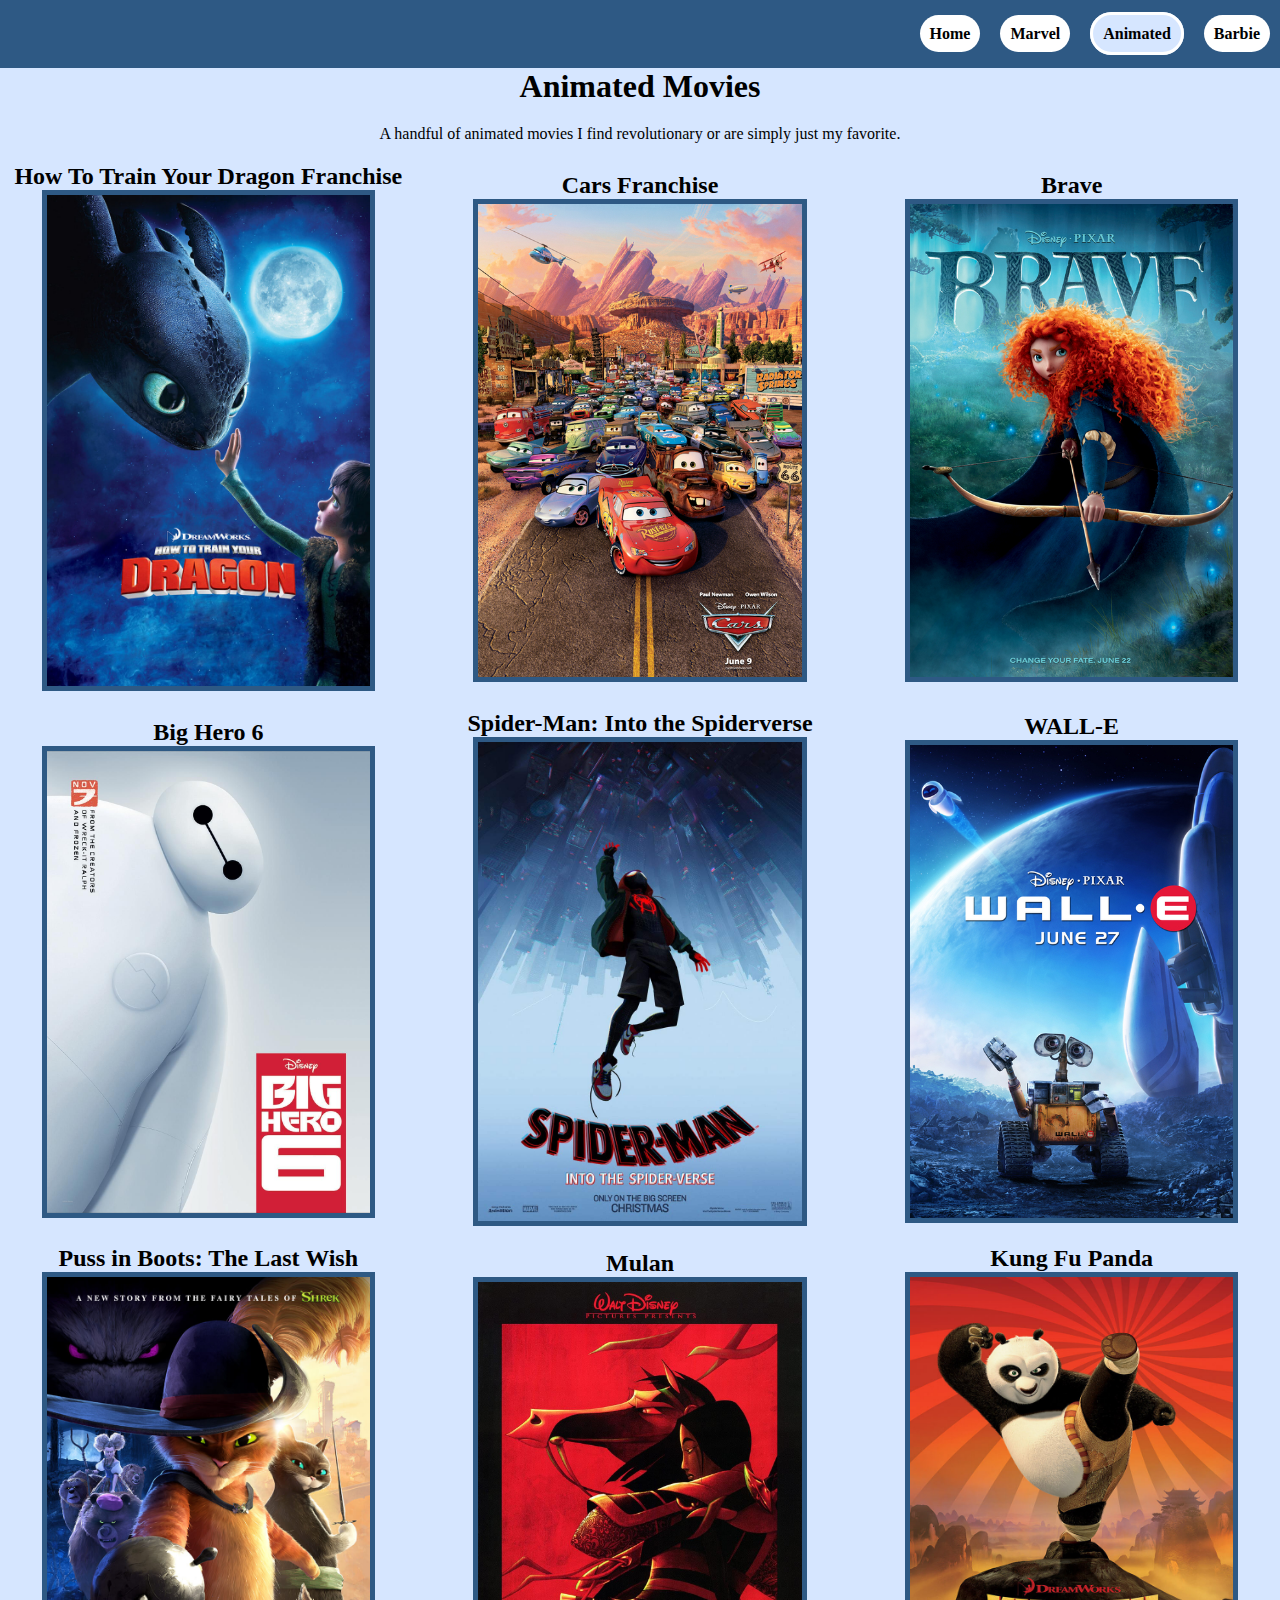
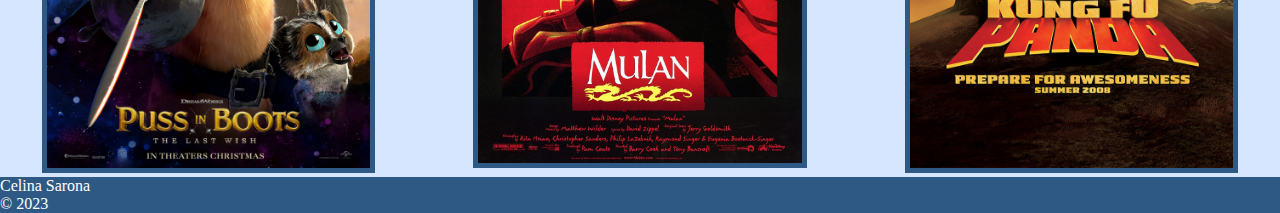
==== animated.html @ 6038451d "Add files via upload" ====
<!DOCTYPE html>
<html lang="en">
<head>
    <meta charset="UTF-8">
    <meta http-equiv="X-UA-Compatible" content="IE=edge">
    <meta name="viewport" content="width=device-width, initial-scale=1.0">
    <link rel="icon" type="image/png" href="images/funky-pink-heart.png" />
    <link rel="stylesheet" type="text/css" href="css/html5reset.css">
    <link rel="stylesheet" type="text/css" href="css/animated.css">
    <title>Document</title>
</head>
<body>
    <div class="skip"><a href="#main">Skip to Main Content</a></div>
    <header>
        <nav>
            <ul>
                <li><a href = "index.html">Home</a></li>
                <li><a href = "marvel.html">Marvel</a> </li>
                <li><a href = "animated.html" class = "active">Animated</a> </li>
                <li><a href = "barbie.html">Barbie</a></li>
            </ul>
        </nav>
    </header>  
    <main id="main">
        <div class="intro">
            <h1>Animated Movies</h1>
            <!-- include check boxes to mark what the person has seen-->
            <p> A handful of animated movies I find revolutionary or are simply just my favorite.</p>
        </div>
        <div class="images">
            <ol>
                <div class="httyd">
                    <h2>How To Train Your Dragon Franchise</h2>
                    <img src="animated/httyd.jpg" alt="hiccup touches the dragon's nose">
                </div>  
                <div class="cars">
                    <h2>Cars Franchise</h2>
                    <img src="animated/cars.jpg" alt="cars gathered around lightning mcqueen on a dirt road">
                </div>
                <div class="brave">
                    <h2>Brave</h2>
                    <img src="animated/brave.jpg" alt="merida is hold a bow and arrow">
                </div>
                <div class="mulan">
                    <h2>Mulan</h2>
                    <img src="animated/mulan.jpg" alt="mulan is posing with a horse">
                </div>
                <div class="boots">
                    <h2>Puss in Boots: The Last Wish</h2>
                    <img src="animated/boots.jpg" alt="puss in boots is pointing a sword in front of him">
                </div>    
                <div class="panda">
                    <h2>Kung Fu Panda</h2>
                    <img src="animated/panda.jpg" alt="panda standing on a rock doing a high kick">
                </div>    
                <div class="spiderman">
                    <h2>Spider-Man: Into the Spiderverse</h2>
                    <img src="animated/spiderman.jpg" alt="spiderman is falling towards the buildings">
                </div>
                <div class="bighero">
                    <h2>Big Hero 6</h2>
                    <img src="animated/big-hero.jpg" alt="baymax is popping his head out from the side">
                </div>
                <div class="walle">
                    <h2>WALL-E</h2>
                    <img src="animated/walle.jpg" alt="walle is on the moon with earth in the background">
                </div>

            </ol>
        </div>
        
    </main>
    <footer>
        <p>Celina Sarona <br/>
          &copy; 2023</p>
    </footer>
    
</body>
</html>
---- css/animated.css ----
*{
    background-color: #D6E6FF;
}
main{
    overflow: hidden;
}
img{
    width:55%;
    border: 5px solid #2E5984;
}
.intro p{
    margin: 20px 0px 20px 0px;
}
.images ol{
    display: grid;
    justify-content: center;
    align-items: center;
    
    gap: 15px;
    text-align: center;
    padding: 0px;
}
.httyd, .cars, .brave, .spiderman,.bighero,.walle.mulan, .boots, .panda {
    grid-column: 1/ span 1;
}
.intro p, h1{
    display: flex;
    justify-content: center;
    text-align: center;
}
h1{
    /* font-size: 32px; */
    font-weight: bold;
}
h2{
    font-size: 24px;
    font-weight: bold;
}
/* style nav */
nav li{
    display:inline;
    padding-right:20px;
    background-color: #2E5984;
    padding: 0px 10px 0px 10px;
  
}
nav ul{
    display: flex;
    background-color: #2E5984;
    justify-content: center;
    align-items: center;
    padding-inline-start: 0px;
}
/* style nav */
nav a{
    color: black;
    font-weight: bold;
    text-decoration: none; 
    background-color: white;
    padding: 10px;
    border-radius: 40px;
}

/* style nav */
nav{
background-color: #2E5984;
padding: 25px 0; 
text-align: left;
}

/* add focus on nav */
a:focus, a:hover {
    background-color: #D6E6FF;
    border: solid 3px white;
    padding: 20px;
}
.active{
    background-color: #D6E6FF;
    border: solid 3px white;
}
.skip a{
    background: white;
    left: 0;
    padding: 6px;
    -webkit-transition: top 1s ease-out;
    transition: top 1s ease-out;
    z-index: 1;
}
.skip a { 
    position: absolute;
    top: -40px;
}
.skip a:focus {
    position: absolute;
    top: 20px;
}
footer{
    background-color: #2E5984;
    color: white;
}
@media screen and (min-width: 600px) {
    .images ol{
        display: grid;
        grid-template-columns: 1fr 1fr;
        justify-content: center;
        align-items: center;
        
        grid-gap: 15px;
        text-align: center;
        padding: 0px;
    }
    .httyd, .cars{
        grid-row: 1/ span 1;
    }
    .cars, .walle, .mulan, .brave{
        grid-column: 2/ span 1;
    }

    .bighero,.walle{
        grid-row: 2/ span 1;
    }
    .mulan, .boots{
    
        grid-row: 3 /span 1;
    }
    .brave, .panda{
        grid-row: 4 / span 1;
    }
    .spiderman{
        grid-row: 5 / span 1;
    }
    h1{
        font-size: 20px;
    }
    nav ul{
        justify-content: flex-start;
    }
    img{
        width:60%;
    }
    

}
@media screen and (min-width: 800px){
    .images ol{
        display: grid;
        grid-template-columns: 1fr 1fr 1fr;
        justify-content: center;
        align-items: center;
        
        grid-gap: 15px;
        text-align: center;
        padding: 0px;
    }
    .httyd, .cars, .brave{
        grid-row: 1/ span 1;
    }
    .brave, .walle, .panda{
        grid-column: 3/ span 1;
    }
    .cars, .spiderman, .mulan{
        grid-column: 2/ span 1;
    }
    .spiderman,.bighero,.walle{
        grid-row: 2/ span 1;
    }
    .mulan, .boots, .panda{
        grid-row: 3 /span 1;
    }
    nav ul{
        justify-content: flex-end;
    }
    h1{
        font-size: 32px;
    }
    img{
        width:80%;
    }
    
}
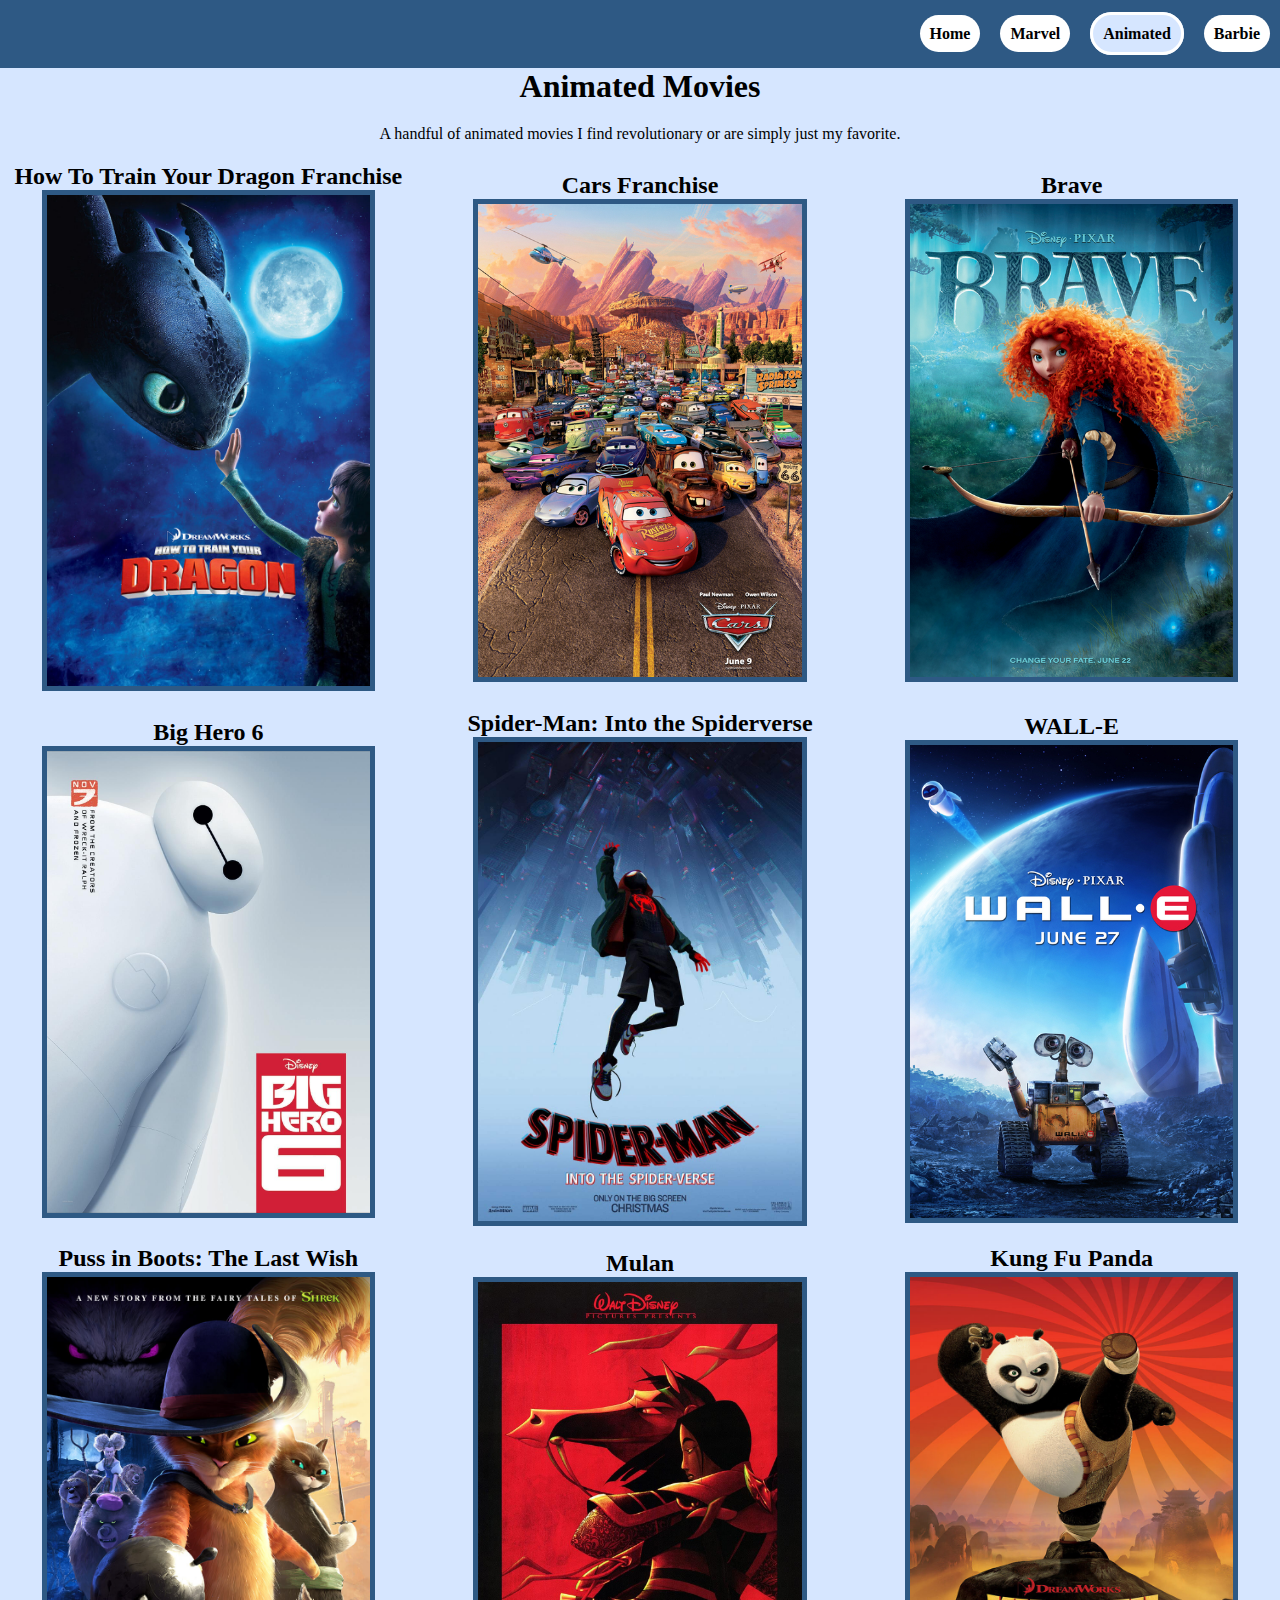
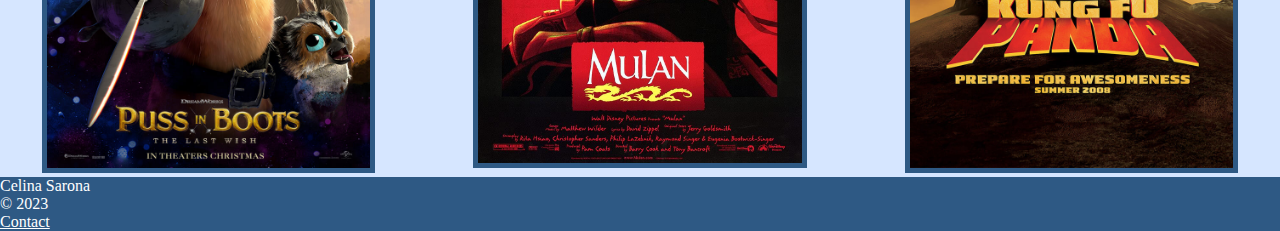
==== commit 61405de0: "Add files via upload" ====
--- a/animated.html
+++ b/animated.html
@@ -73,6 +73,7 @@
     <footer>
         <p>Celina Sarona <br/>
           &copy; 2023</p>
+          <a href = "contact.html">Contact</a>
     </footer>
     
 </body>
--- a/css/animated.css
+++ b/css/animated.css
@@ -69,7 +69,7 @@
 }
 
 /* add focus on nav */
-a:focus, a:hover {
+nav a:focus, nav a:hover {
     background-color: #D6E6FF;
     border: solid 3px white;
     padding: 20px;
@@ -97,6 +97,13 @@
 footer{
     background-color: #2E5984;
     color: white;
+}
+footer a{
+    color:white;
+}
+footer a:hover, footer a:focus{
+    border: solid 2px white;
+    padding: 10px;
 }
 @media screen and (min-width: 600px) {
     .images ol{
